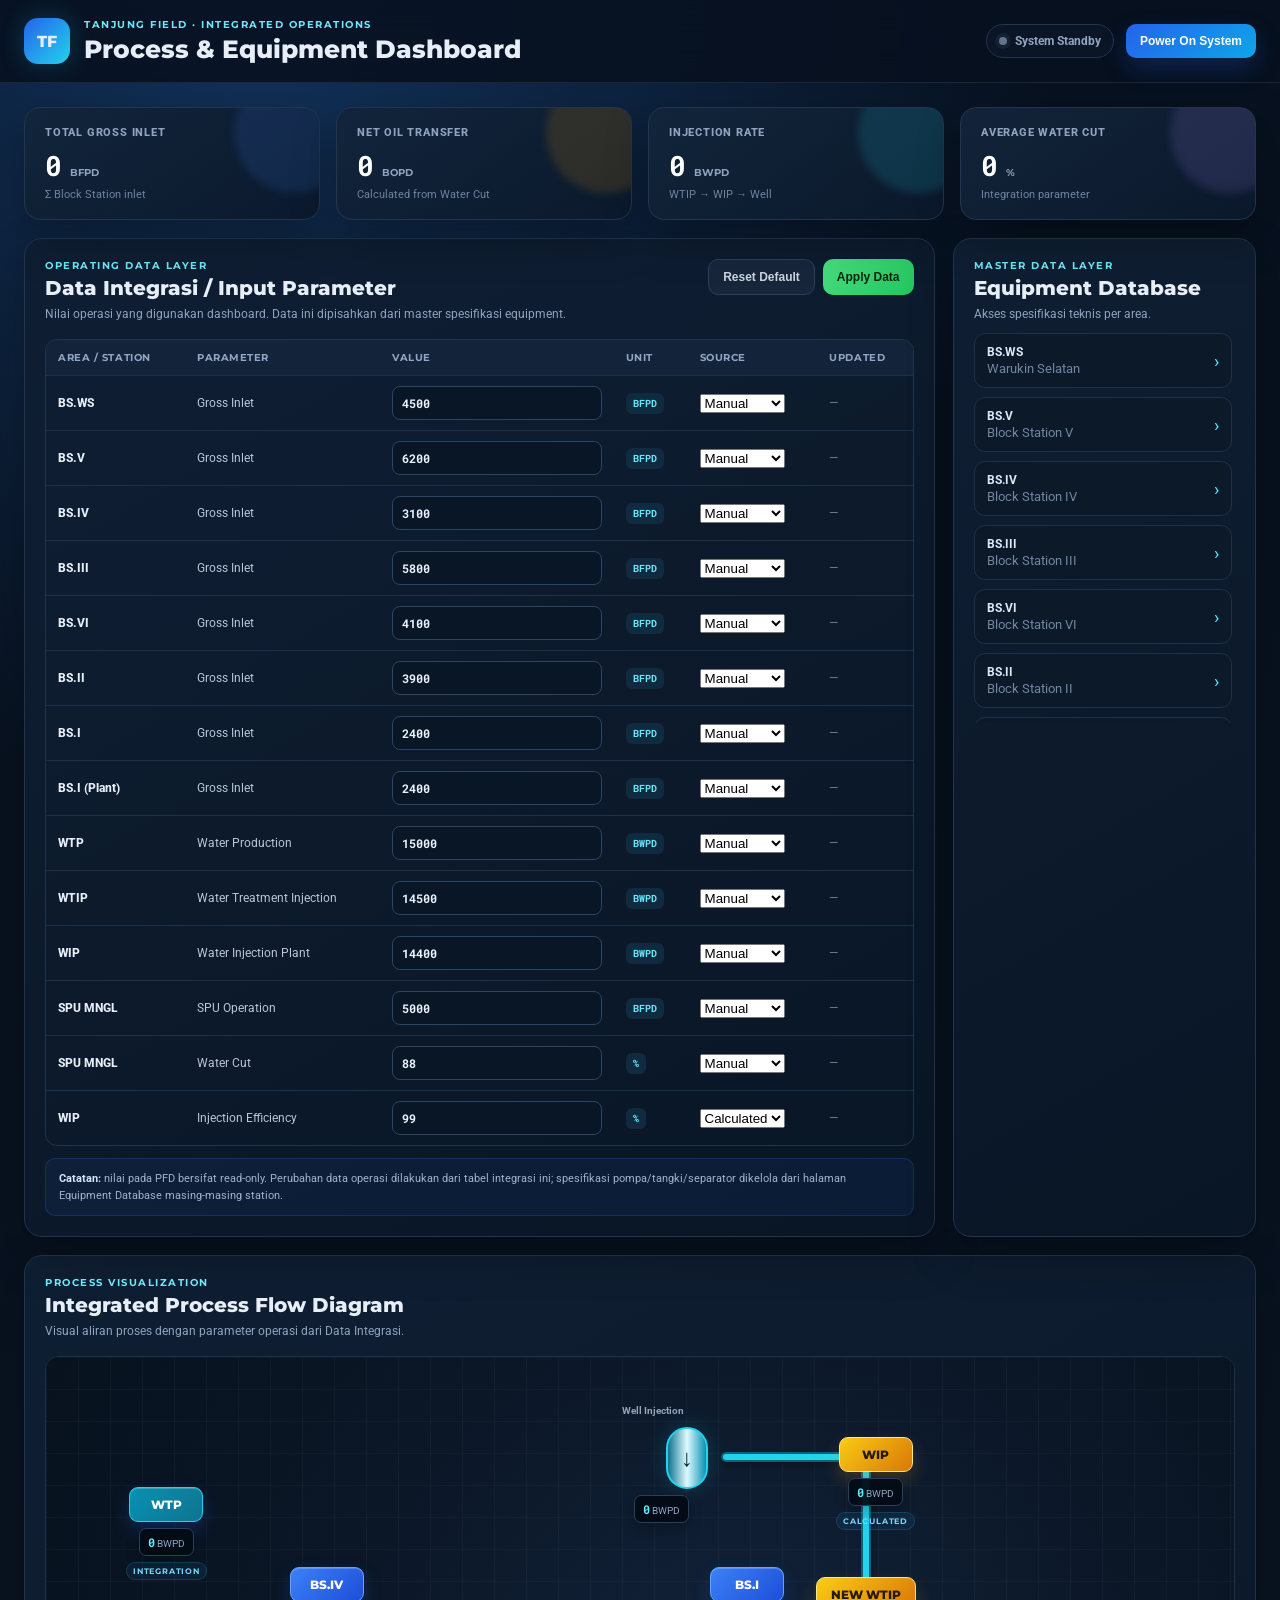
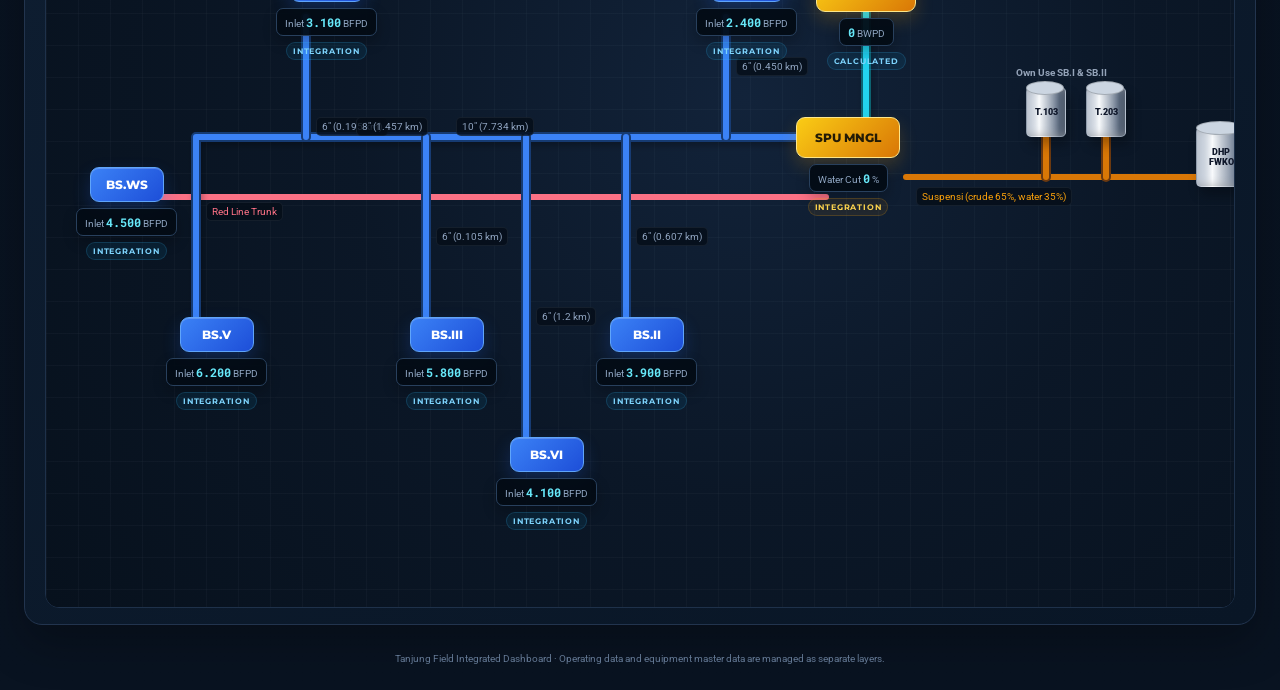
==== index.html @ 6857f107 "Add files via upload" ====
<!DOCTYPE html>
<html lang="id">
<head>
  <meta charset="UTF-8">
  <meta name="viewport" content="width=device-width, initial-scale=1.0">
  <title>Integrated PFD Tanjung Field</title>
  <link href="https://fonts.googleapis.com/css2?family=Montserrat:wght@600;700;800&family=Roboto+Mono:wght@500;700&family=Roboto:wght@400;500;700&display=swap" rel="stylesheet">
  <link rel="stylesheet" href="style.css">
</head>
<body>
  <header class="app-header">
    <div class="brand-block">
      <div class="brand-mark">TF</div>
      <div>
        <div class="eyebrow">TANJUNG FIELD · INTEGRATED OPERATIONS</div>
        <h1>Process & Equipment Dashboard</h1>
      </div>
    </div>
    <div class="header-actions">
      <div class="system-pill"><span class="status-dot"></span><span id="systemStatusText">System Standby</span></div>
      <button id="toggleBtn" class="btn btn-primary">Power On System</button>
    </div>
  </header>

  <main class="dashboard-shell">
    <section class="overview-grid">
      <article class="metric-card metric-blue">
        <div class="metric-label">Total Gross Inlet</div>
        <div class="metric-value"><span id="val-bfpd">0</span><small>BFPD</small></div>
        <div class="metric-foot">Σ Block Station inlet</div>
      </article>
      <article class="metric-card metric-amber">
        <div class="metric-label">Net Oil Transfer</div>
        <div class="metric-value"><span id="val-bopd">0</span><small>BOPD</small></div>
        <div class="metric-foot">Calculated from Water Cut</div>
      </article>
      <article class="metric-card metric-cyan">
        <div class="metric-label">Injection Rate</div>
        <div class="metric-value"><span id="val-inj">0</span><small>BWPD</small></div>
        <div class="metric-foot">WTIP → WIP → Well</div>
      </article>
      <article class="metric-card metric-violet">
        <div class="metric-label">Average Water Cut</div>
        <div class="metric-value"><span id="val-wc-top">0</span><small>%</small></div>
        <div class="metric-foot">Integration parameter</div>
      </article>
    </section>

    <section class="workspace-grid">
      <article class="panel integration-panel">
        <div class="panel-heading">
          <div>
            <div class="eyebrow">OPERATING DATA LAYER</div>
            <h2>Data Integrasi / Input Parameter</h2>
            <p>Nilai operasi yang digunakan dashboard. Data ini dipisahkan dari master spesifikasi equipment.</p>
          </div>
          <div class="panel-actions">
            <button id="resetIntegrationBtn" class="btn btn-secondary">Reset Default</button>
            <button id="applyIntegrationBtn" class="btn btn-success">Apply Data</button>
          </div>
        </div>

        <div class="integration-table-wrap">
          <table class="integration-table">
            <thead>
              <tr>
                <th>Area / Station</th>
                <th>Parameter</th>
                <th>Value</th>
                <th>Unit</th>
                <th>Source</th>
                <th>Updated</th>
              </tr>
            </thead>
            <tbody id="integrationRows"></tbody>
          </table>
        </div>
        <div class="integration-note"><strong>Catatan:</strong> nilai pada PFD bersifat read-only. Perubahan data operasi dilakukan dari tabel integrasi ini; spesifikasi pompa/tangki/separator dikelola dari halaman Equipment Database masing-masing station.</div>
      </article>

      <aside class="panel db-panel">
        <div class="panel-heading compact">
          <div>
            <div class="eyebrow">MASTER DATA LAYER</div>
            <h2>Equipment Database</h2>
            <p>Akses spesifikasi teknis per area.</p>
          </div>
        </div>
        <div id="equipmentLinks" class="equipment-link-list"></div>
      </aside>
    </section>

    <section class="panel pfd-section">
      <div class="panel-heading pfd-heading">
        <div>
          <div class="eyebrow">PROCESS VISUALIZATION</div>
          <h2>Integrated Process Flow Diagram</h2>
          <p>Visual aliran proses dengan parameter operasi dari Data Integrasi.</p>
        </div>
        <div class="legend"></div>
      </div>

      <div class="pfd-scroll">
        <div class="pfd-board">
          <svg class="pipe-network" width="1400" height="850" viewBox="0 0 1400 850" aria-label="Process flow network">
            <defs>
              <filter id="shadow"><feDropShadow dx="2" dy="4" stdDeviation="3" flood-opacity="0.25"/></filter>
            </defs>
            <polyline points="70,440 780,440" class="pipe-bg red" filter="url(#shadow)"/><polyline points="70,440 780,440" class="pipe-fg red"/><polyline points="70,440 780,440" class="pipe-flow red-flow"/>
            <polyline points="150,560 150,380 780,380" class="pipe-bg blue" filter="url(#shadow)"/><polyline points="150,560 150,380 780,380" class="pipe-fg blue"/><polyline points="150,560 150,380 780,380" class="pipe-flow blue-flow"/>
            <polyline points="260,260 260,380" class="pipe-bg blue"/><polyline points="260,260 260,380" class="pipe-fg blue"/><polyline points="260,260 260,380" class="pipe-flow blue-flow"/>
            <polyline points="380,560 380,380" class="pipe-bg blue"/><polyline points="380,560 380,380" class="pipe-fg blue"/><polyline points="380,560 380,380" class="pipe-flow blue-flow"/>
            <polyline points="480,680 480,380" class="pipe-bg blue"/><polyline points="480,680 480,380" class="pipe-fg blue"/><polyline points="480,680 480,380" class="pipe-flow blue-flow"/>
            <polyline points="580,560 580,380" class="pipe-bg blue"/><polyline points="580,560 580,380" class="pipe-fg blue"/><polyline points="580,560 580,380" class="pipe-flow blue-flow"/>
            <polyline points="680,260 680,380" class="pipe-bg blue"/><polyline points="680,260 680,380" class="pipe-fg blue"/><polyline points="680,260 680,380" class="pipe-flow blue-flow"/>
            <polyline points="820,380 820,240 820,100 680,100" class="pipe-bg cyan" filter="url(#shadow)"/><polyline points="820,380 820,240 820,100 680,100" class="pipe-fg cyan"/><polyline points="820,380 820,240 820,100 680,100" class="pipe-flow cyan-flow"/>
            <polyline points="860,420 1280,420" class="pipe-bg brown" filter="url(#shadow)"/><polyline points="860,420 1280,420" class="pipe-fg brown"/><polyline points="860,420 1280,420" class="pipe-flow brown-flow"/>
            <polyline points="1000,420 1000,380" class="pipe-bg brown"/><polyline points="1000,420 1000,380" class="pipe-fg brown"/>
            <polyline points="1060,420 1060,380" class="pipe-bg brown"/><polyline points="1060,420 1060,380" class="pipe-fg brown"/>
          </svg>

          <div class="pipe-label" style="top:445px;left:160px;color:#fb7185">Red Line Trunk</div>
          <div class="pipe-label" style="top:360px;left:270px">6&quot; (0.195 km)</div><div class="pipe-label" style="top:360px;left:310px">8&quot; (1.457 km)</div><div class="pipe-label" style="top:360px;left:410px">10&quot; (7.734 km)</div>
          <div class="pipe-label" style="top:470px;left:390px">6&quot; (0.105 km)</div><div class="pipe-label" style="top:550px;left:490px">6&quot; (1.2 km)</div><div class="pipe-label" style="top:470px;left:590px">6&quot; (0.607 km)</div><div class="pipe-label" style="top:300px;left:690px">6&quot; (0.450 km)</div>

          <div class="plant-group" style="top:130px;left:80px"><a class="station-3d cyan-theme" href="detail_wtp.html" target="_blank">WTP</a><div class="plant-meter"><span id="v-wtp">0</span> BWPD</div><div class="data-tag">INTEGRATION</div></div>
          <div class="plant-group" style="top:410px;left:30px"><a class="station-3d" href="detail_bs_ws.html" target="_blank">BS.WS</a><div class="plant-meter">Inlet <span id="v-ws-input">0</span> BFPD</div><div class="data-tag">INTEGRATION</div></div>
          <div class="plant-group" style="top:560px;left:120px"><a class="station-3d" href="detail_bs_v.html" target="_blank">BS.V</a><div class="plant-meter">Inlet <span id="v-v-input">0</span> BFPD</div><div class="data-tag">INTEGRATION</div></div>
          <div class="plant-group" style="top:210px;left:230px"><a class="station-3d" href="detail_bs_iv.html" target="_blank">BS.IV</a><div class="plant-meter">Inlet <span id="v-iv-input">0</span> BFPD</div><div class="data-tag">INTEGRATION</div></div>
          <div class="plant-group" style="top:560px;left:350px"><a class="station-3d" href="detail_bs_iii.html" target="_blank">BS.III</a><div class="plant-meter">Inlet <span id="v-iii-input">0</span> BFPD</div><div class="data-tag">INTEGRATION</div></div>
          <div class="plant-group" style="top:680px;left:450px"><a class="station-3d" href="detail_bs_vi.html" target="_blank">BS.VI</a><div class="plant-meter">Inlet <span id="v-vi-input">0</span> BFPD</div><div class="data-tag">INTEGRATION</div></div>
          <div class="plant-group" style="top:560px;left:550px"><a class="station-3d" href="detail_bs_ii.html" target="_blank">BS.II</a><div class="plant-meter">Inlet <span id="v-ii-input">0</span> BFPD</div><div class="data-tag">INTEGRATION</div></div>
          <div class="plant-group" style="top:210px;left:650px"><a class="station-3d" href="detail_bs_i.html" target="_blank">BS.I</a><div class="plant-meter">Inlet <span id="v-i-input">0</span> BFPD</div><div class="data-tag">INTEGRATION</div></div>

          <div class="plant-group" style="top:360px;left:750px"><a class="station-3d yellow-theme large-station" href="detail_spu.html" target="_blank">SPU MNGL</a><div class="plant-meter">Water Cut <span id="v-wc">0</span> %</div><div class="data-tag amber-tag">INTEGRATION</div></div>
          <div class="plant-group" style="top:220px;left:770px"><a class="station-3d yellow-theme" href="detail_wtip.html" target="_blank">NEW WTIP</a><div class="plant-meter"><span id="v-wtip">0</span> BWPD</div><div class="data-tag">CALCULATED</div></div>
          <div class="plant-group" style="top:80px;left:790px"><a class="station-3d yellow-theme" href="detail_wip.html" target="_blank">WIP</a><div class="plant-meter"><span id="v-wip">0</span> BWPD</div><div class="data-tag">CALCULATED</div></div>

          <div class="injection-well" style="top:70px;left:620px"><span>↓</span></div><div class="well-label" style="top:48px;left:576px">Well Injection</div><div class="plant-meter static-meter" style="top:138px;left:588px"><span id="v-well-inj">0</span> BWPD</div>
          <div class="small-label" style="top:310px;left:970px">Own Use SB.I & SB.II</div>
          <div class="tank-3d tank-gray" style="top:330px;left:980px;width:40px;height:50px"><div class="lid"></div>T.103</div><div class="tank-3d tank-gray" style="top:330px;left:1040px;width:40px;height:50px"><div class="lid"></div>T.203</div>
          <div class="tank-3d tank-gray" style="top:370px;left:1150px;width:50px;height:60px"><div class="lid"></div>DHP<br>FWKO</div><div class="tank-3d tank-blue" style="top:370px;left:1250px;width:60px;height:60px"><div class="lid"></div>Tangki R<br>RU V</div>
          <div class="pipe-label" style="top:430px;left:870px;color:#f59e0b">Suspensi (crude 65%, water 35%)</div>
        </div>
      </div>
    </section>
  </main>

  <footer class="app-footer">Tanjung Field Integrated Dashboard · Operating data and equipment master data are managed as separate layers.</footer>
  <div id="toast" class="toast" role="status"></div>
  <script src="script.js"></script>
</body>
</html>
---- style.css ----
:root{--bg:#07111f;--panel:#0d1a2b;--panel2:#111f32;--line:#22344e;--text:#e7eef8;--muted:#8fa3bf;--blue:#3b82f6;--cyan:#22d3ee;--green:#22c55e;--amber:#f59e0b;--red:#fb7185;--violet:#a78bfa;--shadow:0 18px 45px rgba(0,0,0,.28)}
*{box-sizing:border-box}html{scroll-behavior:smooth}body{margin:0;background:radial-gradient(circle at 20% 0,#12325a 0,transparent 32%),linear-gradient(180deg,#07111f 0,#091321 100%);color:var(--text);font-family:Roboto,Arial,sans-serif;min-height:100vh}.app-header{position:sticky;top:0;z-index:50;display:flex;justify-content:space-between;align-items:center;gap:20px;padding:18px max(24px,calc((100vw - 1560px)/2));background:rgba(7,17,31,.88);backdrop-filter:blur(16px);border-bottom:1px solid rgba(148,163,184,.14)}.brand-block{display:flex;align-items:center;gap:14px}.brand-mark{width:46px;height:46px;border-radius:14px;display:grid;place-items:center;background:linear-gradient(135deg,#2563eb,#22d3ee);font:800 16px Montserrat;box-shadow:0 0 24px rgba(34,211,238,.22)}.eyebrow{font:700 10px Montserrat;letter-spacing:1.5px;color:#6ee7f9;text-transform:uppercase}.app-header h1{font:800 clamp(18px,2vw,25px) Montserrat;margin:3px 0 0}.header-actions{display:flex;align-items:center;gap:12px}.system-pill{display:flex;align-items:center;gap:8px;padding:9px 12px;border:1px solid var(--line);border-radius:999px;background:#0a1525;color:var(--muted);font-size:12px;font-weight:700}.status-dot{width:8px;height:8px;border-radius:50%;background:#64748b;box-shadow:0 0 0 4px rgba(100,116,139,.12)}.system-on .status-dot{background:#22c55e;box-shadow:0 0 0 4px rgba(34,197,94,.14),0 0 18px rgba(34,197,94,.6)}.btn{border:0;border-radius:10px;padding:10px 14px;font-weight:800;font-size:12px;cursor:pointer;transition:.2s;white-space:nowrap}.btn:hover{transform:translateY(-1px)}.btn-primary{color:white;background:linear-gradient(135deg,#2563eb,#0ea5e9);box-shadow:0 10px 24px rgba(37,99,235,.25)}.btn-success{color:#062611;background:linear-gradient(135deg,#4ade80,#22c55e)}.btn-secondary{color:#cbd5e1;background:#17263a;border:1px solid #2c405c}.dashboard-shell{max-width:1560px;margin:0 auto;padding:24px}.overview-grid{display:grid;grid-template-columns:repeat(4,1fr);gap:16px}.metric-card{position:relative;overflow:hidden;padding:18px 20px;border-radius:16px;background:linear-gradient(145deg,rgba(19,37,59,.96),rgba(11,25,43,.96));border:1px solid var(--line);box-shadow:var(--shadow)}.metric-card:after{content:"";position:absolute;right:-35px;top:-35px;width:120px;height:120px;border-radius:50%;filter:blur(4px);opacity:.14}.metric-blue:after{background:var(--blue)}.metric-amber:after{background:var(--amber)}.metric-cyan:after{background:var(--cyan)}.metric-violet:after{background:var(--violet)}.metric-label{font-size:11px;font-weight:800;letter-spacing:.8px;text-transform:uppercase;color:var(--muted)}.metric-value{display:flex;align-items:baseline;gap:8px;margin:8px 0 4px;font:700 28px 'Roboto Mono';color:#fff}.metric-value small{font:700 10px Montserrat;color:var(--muted)}.metric-foot{font-size:11px;color:#6f829d}.workspace-grid{display:grid;grid-template-columns:minmax(0,2.25fr) minmax(300px,.75fr);gap:18px;margin-top:18px}.panel{background:linear-gradient(150deg,rgba(15,31,51,.98),rgba(9,22,38,.98));border:1px solid var(--line);border-radius:18px;box-shadow:var(--shadow)}.integration-panel,.db-panel,.pfd-section{padding:20px}.panel-heading{display:flex;justify-content:space-between;align-items:flex-start;gap:18px;margin-bottom:16px}.panel-heading h2{font:800 20px Montserrat;margin:4px 0 5px}.panel-heading p{margin:0;color:var(--muted);font-size:12px;line-height:1.5}.panel-heading.compact{margin-bottom:10px}.panel-actions{display:flex;gap:8px}.integration-table-wrap{overflow:auto;border:1px solid #21344e;border-radius:12px}.integration-table{width:100%;border-collapse:collapse;min-width:840px}.integration-table th{padding:11px 12px;background:#13243a;color:#91a6c4;text-align:left;font:700 10px Montserrat;letter-spacing:.55px;text-transform:uppercase}.integration-table td{padding:10px 12px;border-top:1px solid #1d3049;font-size:12px}.integration-table tr:hover td{background:rgba(59,130,246,.035)}.station-cell{font-weight:800}.param-cell{color:#b9c7d9}.value-input,.source-select{width:100%;min-width:105px;border:1px solid #2b4567;background:#091626;color:#eaf2ff;border-radius:8px;padding:8px 9px;font:700 12px 'Roboto Mono';outline:none}.source-select{font-family:Roboto,sans-serif;font-weight:600}.value-input:focus,.source-select:focus{border-color:#38bdf8;box-shadow:0 0 0 3px rgba(56,189,248,.1)}.unit-chip{display:inline-block;padding:4px 7px;border-radius:6px;background:#102a40;color:#67e8f9;font:700 10px 'Roboto Mono'}.updated-cell{font-size:10px;color:#70839e}.integration-note{margin-top:12px;padding:11px 13px;border-radius:10px;background:rgba(37,99,235,.08);border:1px solid rgba(59,130,246,.2);color:#9fb3ce;font-size:11px;line-height:1.55}.integration-note strong{color:#d6e5fa}.equipment-link-list{display:flex;flex-direction:column;gap:9px;max-height:390px;overflow:auto;padding-right:3px}.equipment-link{display:flex;align-items:center;justify-content:space-between;gap:10px;text-decoration:none;padding:11px 12px;border-radius:11px;background:#0b1929;border:1px solid #1d314a;color:#dce8f8;transition:.2s}.equipment-link:hover{border-color:#38bdf8;background:#10233a;transform:translateX(2px)}.equipment-link b{display:block;font-size:12px}.equipment-link small{display:block;color:#7186a3;margin-top:2px}.equipment-link .arrow{color:#67e8f9;font-size:18px}.pfd-section{margin-top:18px;padding-bottom:16px}.pfd-heading{align-items:center}.legend{display:flex;flex-wrap:wrap;gap:10px 15px;color:#91a6c4;font-size:10px}.legend span{display:flex;align-items:center;gap:6px}.legend-dot{width:8px;height:8px;border-radius:50%;display:inline-block}.legend-dot.red{background:#fb7185}.legend-dot.blue{background:#3b82f6}.legend-dot.cyan{background:#22d3ee}.legend-dot.brown{background:#d97706}.pfd-scroll{overflow:auto;border-radius:14px;border:1px solid #1e314a;background:#07111d}.pfd-board{position:relative;width:1400px;height:850px;background:radial-gradient(circle at 50% 40%,#12233a 0,#0b1727 46%,#07111d 100%);overflow:hidden}.pfd-board:before{content:"";position:absolute;inset:0;background-image:linear-gradient(rgba(148,163,184,.045) 1px,transparent 1px),linear-gradient(90deg,rgba(148,163,184,.045) 1px,transparent 1px);background-size:32px 32px;pointer-events:none}.pipe-network{position:absolute;inset:0;z-index:1;pointer-events:none}.pipe-bg,.pipe-fg,.pipe-flow{fill:none;stroke-linecap:round;stroke-linejoin:round}.pipe-bg{stroke-width:10}.pipe-fg{stroke-width:6}.pipe-flow{stroke-width:3;opacity:0}.red.pipe-bg{stroke:#6f1d2b}.red.pipe-fg{stroke:#fb7185}.blue.pipe-bg{stroke:#173b72}.blue.pipe-fg{stroke:#3b82f6}.cyan.pipe-bg{stroke:#0d6271}.cyan.pipe-fg{stroke:#22d3ee}.brown.pipe-bg{stroke:#6b3910}.brown.pipe-fg{stroke:#d97706}.red-flow,.blue-flow,.cyan-flow,.brown-flow{stroke:#fff;stroke-dasharray:8 16}@keyframes flowAnim{from{stroke-dashoffset:48}to{stroke-dashoffset:0}}.system-active .pipe-flow{opacity:.95;animation:flowAnim 1.2s linear infinite}.plant-group{position:absolute;display:flex;flex-direction:column;align-items:center;gap:6px;z-index:10}.station-3d{display:flex;align-items:center;justify-content:center;min-width:74px;text-decoration:none;background:linear-gradient(135deg,#3b82f6,#1d4ed8);border:1px solid #60a5fa;color:#fff;border-radius:9px;padding:9px 14px;font:800 12px Montserrat;box-shadow:0 8px 18px rgba(37,99,235,.24),inset 0 1px 0 rgba(255,255,255,.2);transition:.2s}.station-3d:hover{transform:translateY(-3px);filter:brightness(1.12);box-shadow:0 12px 24px rgba(37,99,235,.35)}.cyan-theme{background:linear-gradient(135deg,#0891b2,#0e7490);border-color:#22d3ee}.yellow-theme{background:linear-gradient(135deg,#facc15,#d97706);border-color:#fde68a;color:#231b06;box-shadow:0 8px 18px rgba(245,158,11,.2)}.large-station{padding:12px 18px}.plant-meter,.static-meter{background:rgba(3,11,21,.94);border:1px solid #28405d;border-radius:7px;padding:5px 8px;color:#8ea4c0;font-size:10px;box-shadow:0 6px 14px rgba(0,0,0,.24)}.plant-meter span{font:700 12px 'Roboto Mono';color:#67e8f9}.data-tag{font:700 8px Montserrat;letter-spacing:.8px;color:#7dd3fc;background:rgba(14,165,233,.09);border:1px solid rgba(56,189,248,.18);border-radius:999px;padding:3px 6px}.amber-tag{color:#fcd34d;background:rgba(245,158,11,.08);border-color:rgba(245,158,11,.2)}.pipe-label{position:absolute;z-index:3;color:#8fa3bf;background:rgba(5,14,25,.82);border:1px solid rgba(148,163,184,.1);border-radius:5px;padding:3px 5px;font-size:10px}.small-label,.well-label{position:absolute;z-index:3;color:#94a3b8;font-size:10px;font-weight:700}.static-meter{position:absolute;z-index:8}.injection-well{position:absolute;z-index:6;width:42px;height:62px;border-radius:22px;display:grid;place-items:center;background:linear-gradient(90deg,#0e7490,#dffaff 50%,#0891b2);border:2px solid #22d3ee;box-shadow:0 0 22px rgba(34,211,238,.18)}.injection-well span{font-size:24px;color:#062b35;font-weight:900}.tank-3d{position:absolute;z-index:5;border-radius:5px;display:flex;align-items:center;justify-content:center;text-align:center;font-size:9px;font-weight:900;color:#0f172a;border:1px solid rgba(255,255,255,.28);box-shadow:inset -5px 0 10px rgba(0,0,0,.28),inset 5px 0 10px rgba(255,255,255,.5),4px 8px 12px rgba(0,0,0,.28)}.tank-3d .lid{position:absolute;top:-7px;left:-1px;width:100%;height:14px;border-radius:50%;border:1px solid rgba(0,0,0,.2)}.tank-gray{background:linear-gradient(90deg,#94a3b8,#f8fafc 32%,#64748b 85%)}.tank-gray .lid{background:#cbd5e1}.tank-blue{background:linear-gradient(90deg,#60a5fa,#dbeafe 32%,#2563eb 85%)}.tank-blue .lid{background:#93c5fd}.app-footer{max-width:1560px;margin:0 auto;padding:4px 24px 26px;color:#627792;font-size:10px;text-align:center}.toast{position:fixed;right:24px;bottom:24px;z-index:100;transform:translateY(20px);opacity:0;pointer-events:none;background:#0b1b2c;border:1px solid #2c4668;color:#dce9f9;padding:12px 16px;border-radius:12px;box-shadow:var(--shadow);font-size:12px;transition:.25s}.toast.show{transform:translateY(0);opacity:1}
@media(max-width:1100px){.overview-grid{grid-template-columns:repeat(2,1fr)}.workspace-grid{grid-template-columns:1fr}.equipment-link-list{max-height:none}.app-header{position:relative}.header-actions{flex-wrap:wrap;justify-content:flex-end}}@media(max-width:680px){.dashboard-shell{padding:14px}.app-header{padding:14px;align-items:flex-start}.brand-mark{display:none}.overview-grid{grid-template-columns:1fr}.header-actions{flex-direction:column;align-items:flex-end}.system-pill{display:none}.panel-heading{flex-direction:column}.panel-actions{width:100%}.panel-actions .btn{flex:1}.integration-panel,.db-panel,.pfd-section{padding:14px}.metric-value{font-size:25px}}
/* Efek animasi berkedip saat nilai parameter berubah secara dinamis */
@keyframes flashBlink {
  0%, 100% { opacity: 1; color: inherit; text-shadow: none; }
  25% { opacity: 0.3; color: #ef4444; text-shadow: 0 0 8px rgba(239, 68, 68, 0.8); }
  50% { opacity: 1; color: #38bdf8; text-shadow: 0 0 12px rgba(56, 189, 248, 1); transform: scale(1.08); }
  75% { opacity: 0.4; color: #f59e0b; text-shadow: 0 0 8px rgba(245, 158, 11, 0.8); }
}

.metric-value span, .plant-meter span {
  transition: transform 0.2s ease;
}

.value-changed {
  animation: flashBlink 0.8s ease-in-out infinite alternate;
}
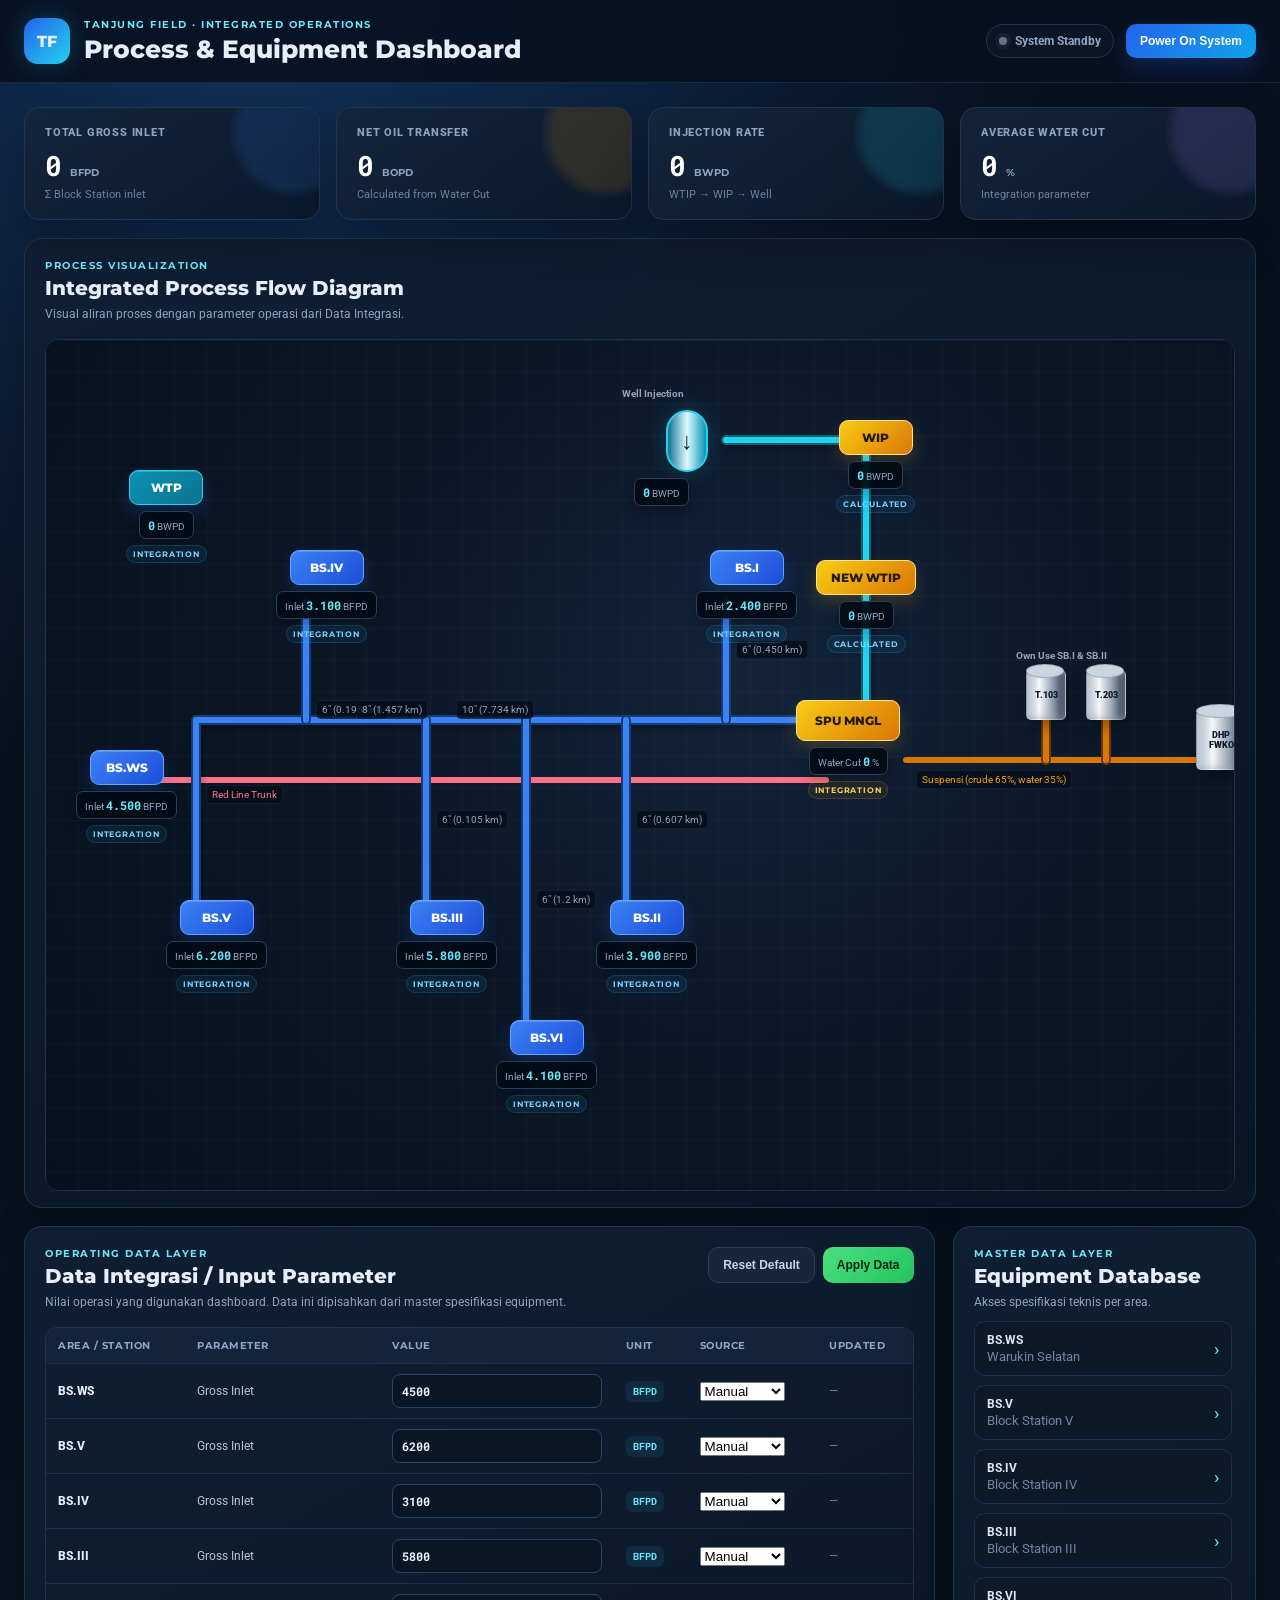
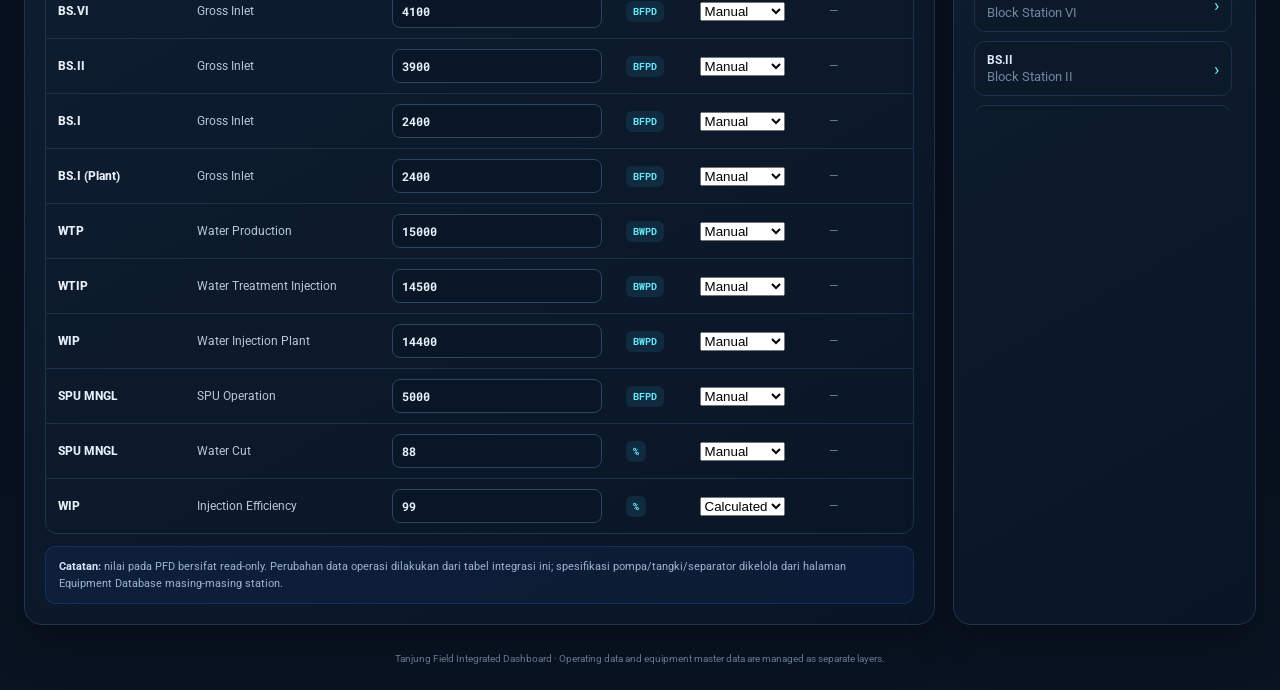
==== commit 1351a606: "Update index.html" ====
--- a/index.html
+++ b/index.html
@@ -46,50 +46,7 @@
       </article>
     </section>
 
-    <section class="workspace-grid">
-      <article class="panel integration-panel">
-        <div class="panel-heading">
-          <div>
-            <div class="eyebrow">OPERATING DATA LAYER</div>
-            <h2>Data Integrasi / Input Parameter</h2>
-            <p>Nilai operasi yang digunakan dashboard. Data ini dipisahkan dari master spesifikasi equipment.</p>
-          </div>
-          <div class="panel-actions">
-            <button id="resetIntegrationBtn" class="btn btn-secondary">Reset Default</button>
-            <button id="applyIntegrationBtn" class="btn btn-success">Apply Data</button>
-          </div>
-        </div>
-
-        <div class="integration-table-wrap">
-          <table class="integration-table">
-            <thead>
-              <tr>
-                <th>Area / Station</th>
-                <th>Parameter</th>
-                <th>Value</th>
-                <th>Unit</th>
-                <th>Source</th>
-                <th>Updated</th>
-              </tr>
-            </thead>
-            <tbody id="integrationRows"></tbody>
-          </table>
-        </div>
-        <div class="integration-note"><strong>Catatan:</strong> nilai pada PFD bersifat read-only. Perubahan data operasi dilakukan dari tabel integrasi ini; spesifikasi pompa/tangki/separator dikelola dari halaman Equipment Database masing-masing station.</div>
-      </article>
-
-      <aside class="panel db-panel">
-        <div class="panel-heading compact">
-          <div>
-            <div class="eyebrow">MASTER DATA LAYER</div>
-            <h2>Equipment Database</h2>
-            <p>Akses spesifikasi teknis per area.</p>
-          </div>
-        </div>
-        <div id="equipmentLinks" class="equipment-link-list"></div>
-      </aside>
-    </section>
-
+    <!-- PFD DI PINDAH KE ATAS -->
     <section class="panel pfd-section">
       <div class="panel-heading pfd-heading">
         <div>
@@ -144,10 +101,55 @@
         </div>
       </div>
     </section>
+
+    <!-- DATA INTEGRASI & EQUIPMENT DATABASE DI BAWAH -->
+    <section class="workspace-grid">
+      <article class="panel integration-panel">
+        <div class="panel-heading">
+          <div>
+            <div class="eyebrow">OPERATING DATA LAYER</div>
+            <h2>Data Integrasi / Input Parameter</h2>
+            <p>Nilai operasi yang digunakan dashboard. Data ini dipisahkan dari master spesifikasi equipment.</p>
+          </div>
+          <div class="panel-actions">
+            <button id="resetIntegrationBtn" class="btn btn-secondary">Reset Default</button>
+            <button id="applyIntegrationBtn" class="btn btn-success">Apply Data</button>
+          </div>
+        </div>
+
+        <div class="integration-table-wrap">
+          <table class="integration-table">
+            <thead>
+              <tr>
+                <th>Area / Station</th>
+                <th>Parameter</th>
+                <th>Value</th>
+                <th>Unit</th>
+                <th>Source</th>
+                <th>Updated</th>
+              </tr>
+            </thead>
+            <tbody id="integrationRows"></tbody>
+          </table>
+        </div>
+        <div class="integration-note"><strong>Catatan:</strong> nilai pada PFD bersifat read-only. Perubahan data operasi dilakukan dari tabel integrasi ini; spesifikasi pompa/tangki/separator dikelola dari halaman Equipment Database masing-masing station.</div>
+      </article>
+
+      <aside class="panel db-panel">
+        <div class="panel-heading compact">
+          <div>
+            <div class="eyebrow">MASTER DATA LAYER</div>
+            <h2>Equipment Database</h2>
+            <p>Akses spesifikasi teknis per area.</p>
+          </div>
+        </div>
+        <div id="equipmentLinks" class="equipment-link-list"></div>
+      </aside>
+    </section>
   </main>
 
   <footer class="app-footer">Tanjung Field Integrated Dashboard · Operating data and equipment master data are managed as separate layers.</footer>
   <div id="toast" class="toast" role="status"></div>
   <script src="script.js"></script>
 </body>
-</html>+</html>
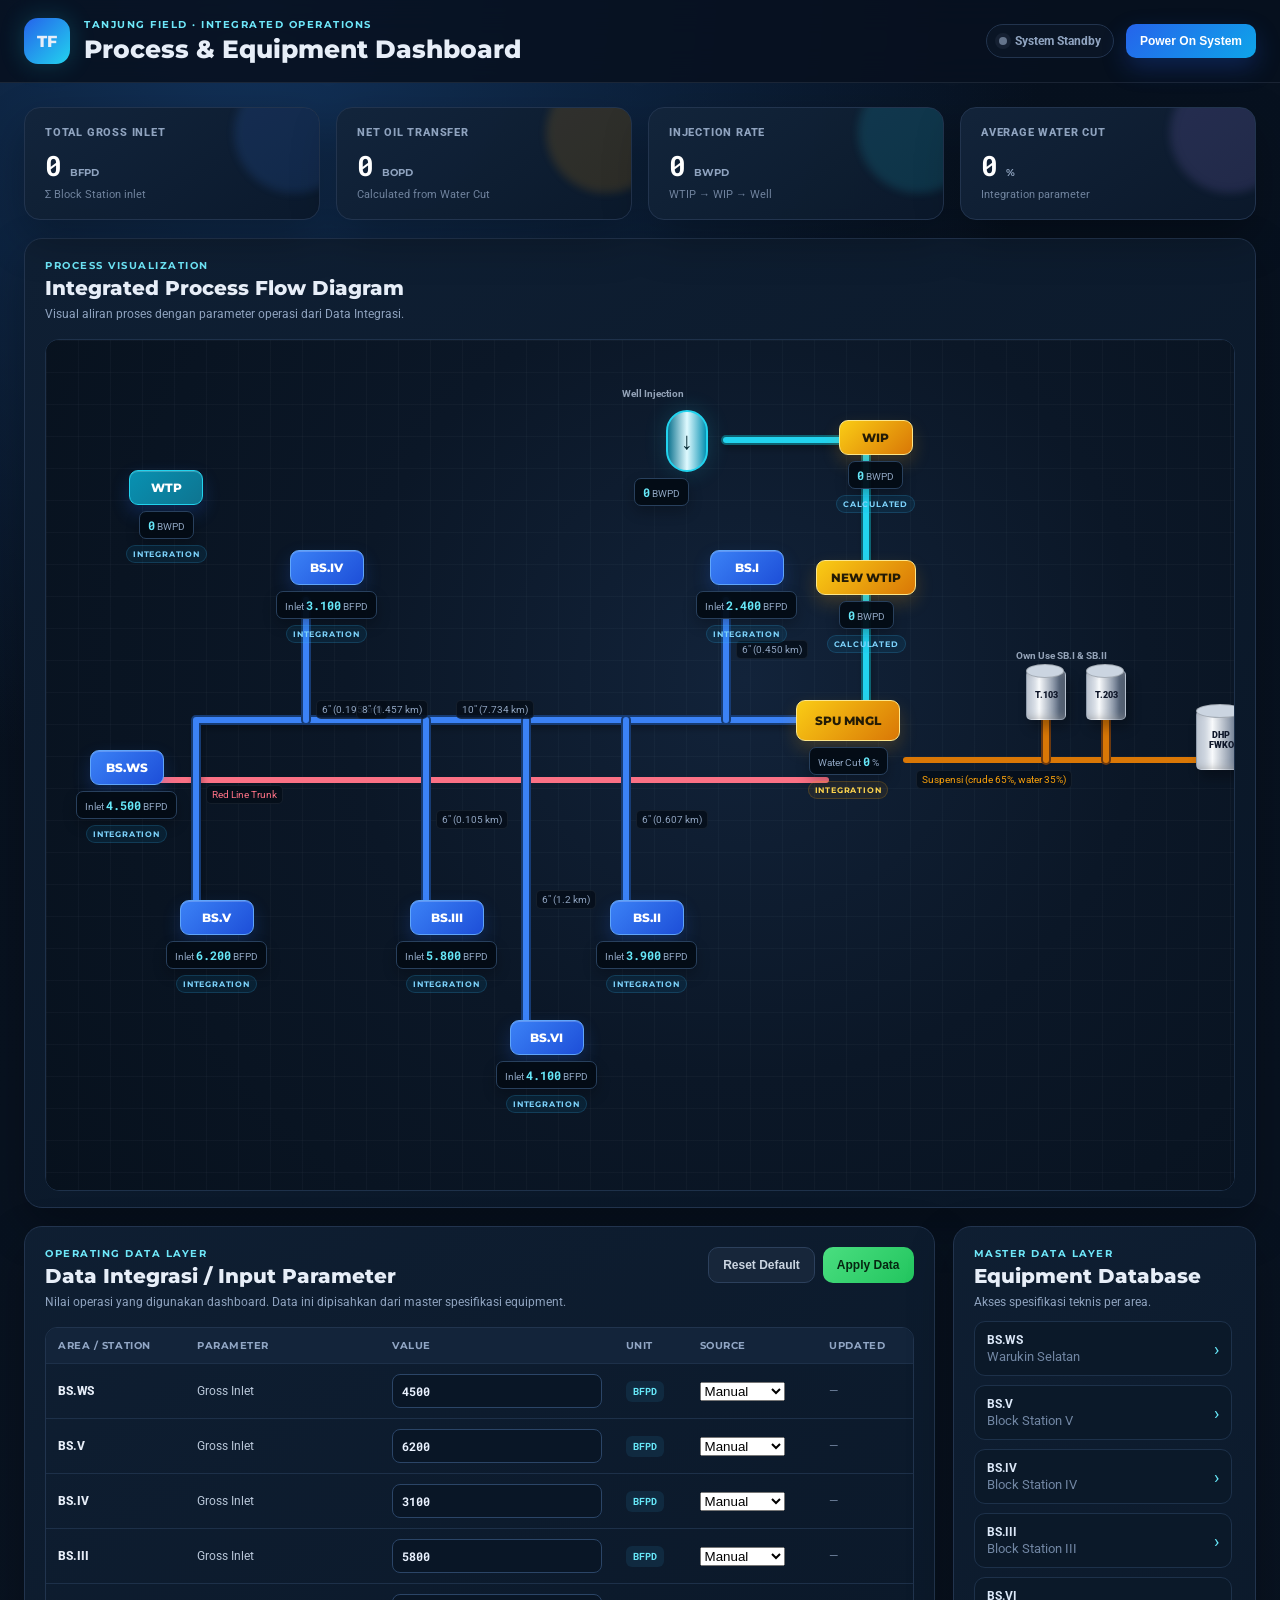
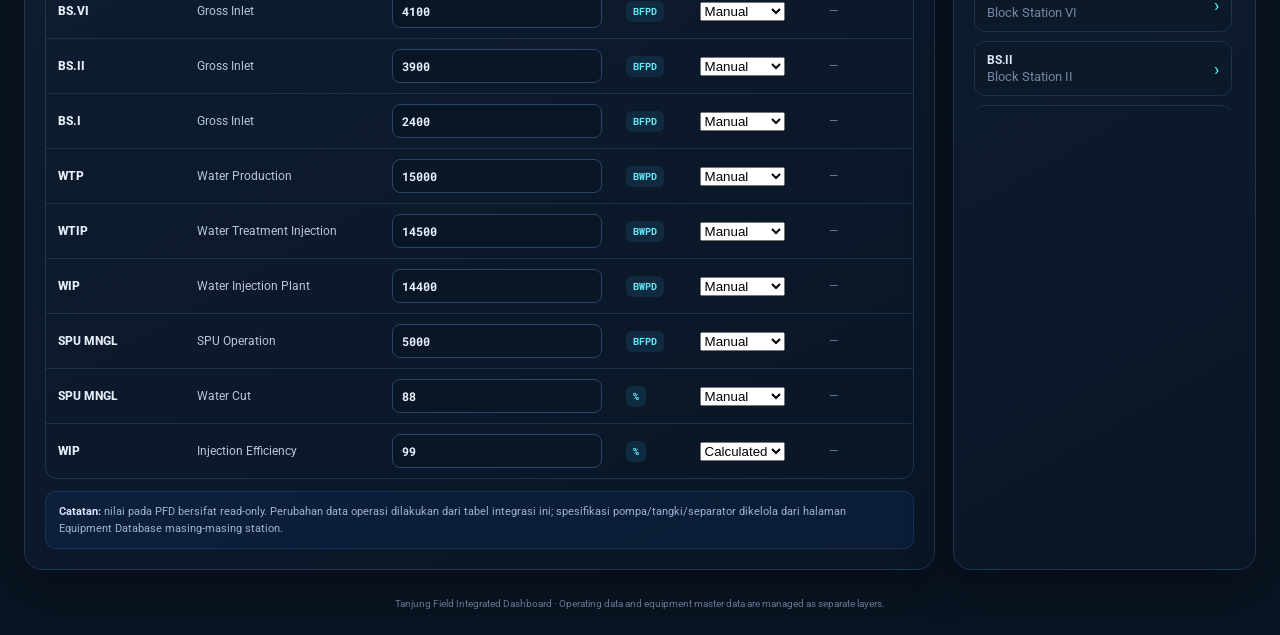
==== commit b720d8f6: "Add files via upload" ====
--- a/index.html
+++ b/index.html
@@ -152,4 +152,4 @@
   <div id="toast" class="toast" role="status"></div>
   <script src="script.js"></script>
 </body>
-</html>
+</html>
--- a/style.css
+++ b/style.css
@@ -1,6 +1,64 @@
 :root{--bg:#07111f;--panel:#0d1a2b;--panel2:#111f32;--line:#22344e;--text:#e7eef8;--muted:#8fa3bf;--blue:#3b82f6;--cyan:#22d3ee;--green:#22c55e;--amber:#f59e0b;--red:#fb7185;--violet:#a78bfa;--shadow:0 18px 45px rgba(0,0,0,.28)}
 *{box-sizing:border-box}html{scroll-behavior:smooth}body{margin:0;background:radial-gradient(circle at 20% 0,#12325a 0,transparent 32%),linear-gradient(180deg,#07111f 0,#091321 100%);color:var(--text);font-family:Roboto,Arial,sans-serif;min-height:100vh}.app-header{position:sticky;top:0;z-index:50;display:flex;justify-content:space-between;align-items:center;gap:20px;padding:18px max(24px,calc((100vw - 1560px)/2));background:rgba(7,17,31,.88);backdrop-filter:blur(16px);border-bottom:1px solid rgba(148,163,184,.14)}.brand-block{display:flex;align-items:center;gap:14px}.brand-mark{width:46px;height:46px;border-radius:14px;display:grid;place-items:center;background:linear-gradient(135deg,#2563eb,#22d3ee);font:800 16px Montserrat;box-shadow:0 0 24px rgba(34,211,238,.22)}.eyebrow{font:700 10px Montserrat;letter-spacing:1.5px;color:#6ee7f9;text-transform:uppercase}.app-header h1{font:800 clamp(18px,2vw,25px) Montserrat;margin:3px 0 0}.header-actions{display:flex;align-items:center;gap:12px}.system-pill{display:flex;align-items:center;gap:8px;padding:9px 12px;border:1px solid var(--line);border-radius:999px;background:#0a1525;color:var(--muted);font-size:12px;font-weight:700}.status-dot{width:8px;height:8px;border-radius:50%;background:#64748b;box-shadow:0 0 0 4px rgba(100,116,139,.12)}.system-on .status-dot{background:#22c55e;box-shadow:0 0 0 4px rgba(34,197,94,.14),0 0 18px rgba(34,197,94,.6)}.btn{border:0;border-radius:10px;padding:10px 14px;font-weight:800;font-size:12px;cursor:pointer;transition:.2s;white-space:nowrap}.btn:hover{transform:translateY(-1px)}.btn-primary{color:white;background:linear-gradient(135deg,#2563eb,#0ea5e9);box-shadow:0 10px 24px rgba(37,99,235,.25)}.btn-success{color:#062611;background:linear-gradient(135deg,#4ade80,#22c55e)}.btn-secondary{color:#cbd5e1;background:#17263a;border:1px solid #2c405c}.dashboard-shell{max-width:1560px;margin:0 auto;padding:24px}.overview-grid{display:grid;grid-template-columns:repeat(4,1fr);gap:16px}.metric-card{position:relative;overflow:hidden;padding:18px 20px;border-radius:16px;background:linear-gradient(145deg,rgba(19,37,59,.96),rgba(11,25,43,.96));border:1px solid var(--line);box-shadow:var(--shadow)}.metric-card:after{content:"";position:absolute;right:-35px;top:-35px;width:120px;height:120px;border-radius:50%;filter:blur(4px);opacity:.14}.metric-blue:after{background:var(--blue)}.metric-amber:after{background:var(--amber)}.metric-cyan:after{background:var(--cyan)}.metric-violet:after{background:var(--violet)}.metric-label{font-size:11px;font-weight:800;letter-spacing:.8px;text-transform:uppercase;color:var(--muted)}.metric-value{display:flex;align-items:baseline;gap:8px;margin:8px 0 4px;font:700 28px 'Roboto Mono';color:#fff}.metric-value small{font:700 10px Montserrat;color:var(--muted)}.metric-foot{font-size:11px;color:#6f829d}.workspace-grid{display:grid;grid-template-columns:minmax(0,2.25fr) minmax(300px,.75fr);gap:18px;margin-top:18px}.panel{background:linear-gradient(150deg,rgba(15,31,51,.98),rgba(9,22,38,.98));border:1px solid var(--line);border-radius:18px;box-shadow:var(--shadow)}.integration-panel,.db-panel,.pfd-section{padding:20px}.panel-heading{display:flex;justify-content:space-between;align-items:flex-start;gap:18px;margin-bottom:16px}.panel-heading h2{font:800 20px Montserrat;margin:4px 0 5px}.panel-heading p{margin:0;color:var(--muted);font-size:12px;line-height:1.5}.panel-heading.compact{margin-bottom:10px}.panel-actions{display:flex;gap:8px}.integration-table-wrap{overflow:auto;border:1px solid #21344e;border-radius:12px}.integration-table{width:100%;border-collapse:collapse;min-width:840px}.integration-table th{padding:11px 12px;background:#13243a;color:#91a6c4;text-align:left;font:700 10px Montserrat;letter-spacing:.55px;text-transform:uppercase}.integration-table td{padding:10px 12px;border-top:1px solid #1d3049;font-size:12px}.integration-table tr:hover td{background:rgba(59,130,246,.035)}.station-cell{font-weight:800}.param-cell{color:#b9c7d9}.value-input,.source-select{width:100%;min-width:105px;border:1px solid #2b4567;background:#091626;color:#eaf2ff;border-radius:8px;padding:8px 9px;font:700 12px 'Roboto Mono';outline:none}.source-select{font-family:Roboto,sans-serif;font-weight:600}.value-input:focus,.source-select:focus{border-color:#38bdf8;box-shadow:0 0 0 3px rgba(56,189,248,.1)}.unit-chip{display:inline-block;padding:4px 7px;border-radius:6px;background:#102a40;color:#67e8f9;font:700 10px 'Roboto Mono'}.updated-cell{font-size:10px;color:#70839e}.integration-note{margin-top:12px;padding:11px 13px;border-radius:10px;background:rgba(37,99,235,.08);border:1px solid rgba(59,130,246,.2);color:#9fb3ce;font-size:11px;line-height:1.55}.integration-note strong{color:#d6e5fa}.equipment-link-list{display:flex;flex-direction:column;gap:9px;max-height:390px;overflow:auto;padding-right:3px}.equipment-link{display:flex;align-items:center;justify-content:space-between;gap:10px;text-decoration:none;padding:11px 12px;border-radius:11px;background:#0b1929;border:1px solid #1d314a;color:#dce8f8;transition:.2s}.equipment-link:hover{border-color:#38bdf8;background:#10233a;transform:translateX(2px)}.equipment-link b{display:block;font-size:12px}.equipment-link small{display:block;color:#7186a3;margin-top:2px}.equipment-link .arrow{color:#67e8f9;font-size:18px}.pfd-section{margin-top:18px;padding-bottom:16px}.pfd-heading{align-items:center}.legend{display:flex;flex-wrap:wrap;gap:10px 15px;color:#91a6c4;font-size:10px}.legend span{display:flex;align-items:center;gap:6px}.legend-dot{width:8px;height:8px;border-radius:50%;display:inline-block}.legend-dot.red{background:#fb7185}.legend-dot.blue{background:#3b82f6}.legend-dot.cyan{background:#22d3ee}.legend-dot.brown{background:#d97706}.pfd-scroll{overflow:auto;border-radius:14px;border:1px solid #1e314a;background:#07111d}.pfd-board{position:relative;width:1400px;height:850px;background:radial-gradient(circle at 50% 40%,#12233a 0,#0b1727 46%,#07111d 100%);overflow:hidden}.pfd-board:before{content:"";position:absolute;inset:0;background-image:linear-gradient(rgba(148,163,184,.045) 1px,transparent 1px),linear-gradient(90deg,rgba(148,163,184,.045) 1px,transparent 1px);background-size:32px 32px;pointer-events:none}.pipe-network{position:absolute;inset:0;z-index:1;pointer-events:none}.pipe-bg,.pipe-fg,.pipe-flow{fill:none;stroke-linecap:round;stroke-linejoin:round}.pipe-bg{stroke-width:10}.pipe-fg{stroke-width:6}.pipe-flow{stroke-width:3;opacity:0}.red.pipe-bg{stroke:#6f1d2b}.red.pipe-fg{stroke:#fb7185}.blue.pipe-bg{stroke:#173b72}.blue.pipe-fg{stroke:#3b82f6}.cyan.pipe-bg{stroke:#0d6271}.cyan.pipe-fg{stroke:#22d3ee}.brown.pipe-bg{stroke:#6b3910}.brown.pipe-fg{stroke:#d97706}.red-flow,.blue-flow,.cyan-flow,.brown-flow{stroke:#fff;stroke-dasharray:8 16}@keyframes flowAnim{from{stroke-dashoffset:48}to{stroke-dashoffset:0}}.system-active .pipe-flow{opacity:.95;animation:flowAnim 1.2s linear infinite}.plant-group{position:absolute;display:flex;flex-direction:column;align-items:center;gap:6px;z-index:10}.station-3d{display:flex;align-items:center;justify-content:center;min-width:74px;text-decoration:none;background:linear-gradient(135deg,#3b82f6,#1d4ed8);border:1px solid #60a5fa;color:#fff;border-radius:9px;padding:9px 14px;font:800 12px Montserrat;box-shadow:0 8px 18px rgba(37,99,235,.24),inset 0 1px 0 rgba(255,255,255,.2);transition:.2s}.station-3d:hover{transform:translateY(-3px);filter:brightness(1.12);box-shadow:0 12px 24px rgba(37,99,235,.35)}.cyan-theme{background:linear-gradient(135deg,#0891b2,#0e7490);border-color:#22d3ee}.yellow-theme{background:linear-gradient(135deg,#facc15,#d97706);border-color:#fde68a;color:#231b06;box-shadow:0 8px 18px rgba(245,158,11,.2)}.large-station{padding:12px 18px}.plant-meter,.static-meter{background:rgba(3,11,21,.94);border:1px solid #28405d;border-radius:7px;padding:5px 8px;color:#8ea4c0;font-size:10px;box-shadow:0 6px 14px rgba(0,0,0,.24)}.plant-meter span{font:700 12px 'Roboto Mono';color:#67e8f9}.data-tag{font:700 8px Montserrat;letter-spacing:.8px;color:#7dd3fc;background:rgba(14,165,233,.09);border:1px solid rgba(56,189,248,.18);border-radius:999px;padding:3px 6px}.amber-tag{color:#fcd34d;background:rgba(245,158,11,.08);border-color:rgba(245,158,11,.2)}.pipe-label{position:absolute;z-index:3;color:#8fa3bf;background:rgba(5,14,25,.82);border:1px solid rgba(148,163,184,.1);border-radius:5px;padding:3px 5px;font-size:10px}.small-label,.well-label{position:absolute;z-index:3;color:#94a3b8;font-size:10px;font-weight:700}.static-meter{position:absolute;z-index:8}.injection-well{position:absolute;z-index:6;width:42px;height:62px;border-radius:22px;display:grid;place-items:center;background:linear-gradient(90deg,#0e7490,#dffaff 50%,#0891b2);border:2px solid #22d3ee;box-shadow:0 0 22px rgba(34,211,238,.18)}.injection-well span{font-size:24px;color:#062b35;font-weight:900}.tank-3d{position:absolute;z-index:5;border-radius:5px;display:flex;align-items:center;justify-content:center;text-align:center;font-size:9px;font-weight:900;color:#0f172a;border:1px solid rgba(255,255,255,.28);box-shadow:inset -5px 0 10px rgba(0,0,0,.28),inset 5px 0 10px rgba(255,255,255,.5),4px 8px 12px rgba(0,0,0,.28)}.tank-3d .lid{position:absolute;top:-7px;left:-1px;width:100%;height:14px;border-radius:50%;border:1px solid rgba(0,0,0,.2)}.tank-gray{background:linear-gradient(90deg,#94a3b8,#f8fafc 32%,#64748b 85%)}.tank-gray .lid{background:#cbd5e1}.tank-blue{background:linear-gradient(90deg,#60a5fa,#dbeafe 32%,#2563eb 85%)}.tank-blue .lid{background:#93c5fd}.app-footer{max-width:1560px;margin:0 auto;padding:4px 24px 26px;color:#627792;font-size:10px;text-align:center}.toast{position:fixed;right:24px;bottom:24px;z-index:100;transform:translateY(20px);opacity:0;pointer-events:none;background:#0b1b2c;border:1px solid #2c4668;color:#dce9f9;padding:12px 16px;border-radius:12px;box-shadow:var(--shadow);font-size:12px;transition:.25s}.toast.show{transform:translateY(0);opacity:1}
-@media(max-width:1100px){.overview-grid{grid-template-columns:repeat(2,1fr)}.workspace-grid{grid-template-columns:1fr}.equipment-link-list{max-height:none}.app-header{position:relative}.header-actions{flex-wrap:wrap;justify-content:flex-end}}@media(max-width:680px){.dashboard-shell{padding:14px}.app-header{padding:14px;align-items:flex-start}.brand-mark{display:none}.overview-grid{grid-template-columns:1fr}.header-actions{flex-direction:column;align-items:flex-end}.system-pill{display:none}.panel-heading{flex-direction:column}.panel-actions{width:100%}.panel-actions .btn{flex:1}.integration-panel,.db-panel,.pfd-section{padding:14px}.metric-value{font-size:25px}}
+
+/* --- Pengaturan Responsif untuk Smartphone & Tablet --- */
+@media screen and (max-width: 1024px) {
+  .dashboard-shell {
+    padding: 10px;
+  }
+  
+  .overview-grid {
+    grid-template-columns: repeat(2, 1fr); /* Menjadi 2 kolom di layar tablet/laptop kecil */
+  }
+
+  .workspace-grid {
+    grid-template-columns: 1fr; /* Tabel integrasi dan database turun ke bawah (1 kolom) */
+  }
+
+  .app-header {
+    flex-direction: column;
+    align-items: flex-start;
+    gap: 12px;
+  }
+
+  .header-actions {
+    width: 100%;
+    justify-content: space-between;
+  }
+}
+
+@media screen and (max-width: 600px) {
+  .overview-grid {
+    grid-template-columns: 1fr; /* Kartu metrik atas menjadi 1 kolom penuh di HP */
+  }
+
+  .panel-heading {
+    flex-direction: column;
+    align-items: flex-start;
+    gap: 10px;
+  }
+
+  .panel-actions {
+    width: 100%;
+    display: flex;
+    gap: 8px;
+  }
+
+  .panel-actions button {
+    flex: 1;
+  }
+
+  /* Memperkecil padding tabel agar muat di layar HP */
+  .integration-table th, .integration-table td {
+    padding: 8px 6px;
+    font-size: 12px;
+  }
+
+  .value-input {
+    width: 70px;
+  }
+}
+
 /* Efek animasi berkedip saat nilai parameter berubah secara dinamis */
 @keyframes flashBlink {
   0%, 100% { opacity: 1; color: inherit; text-shadow: none; }
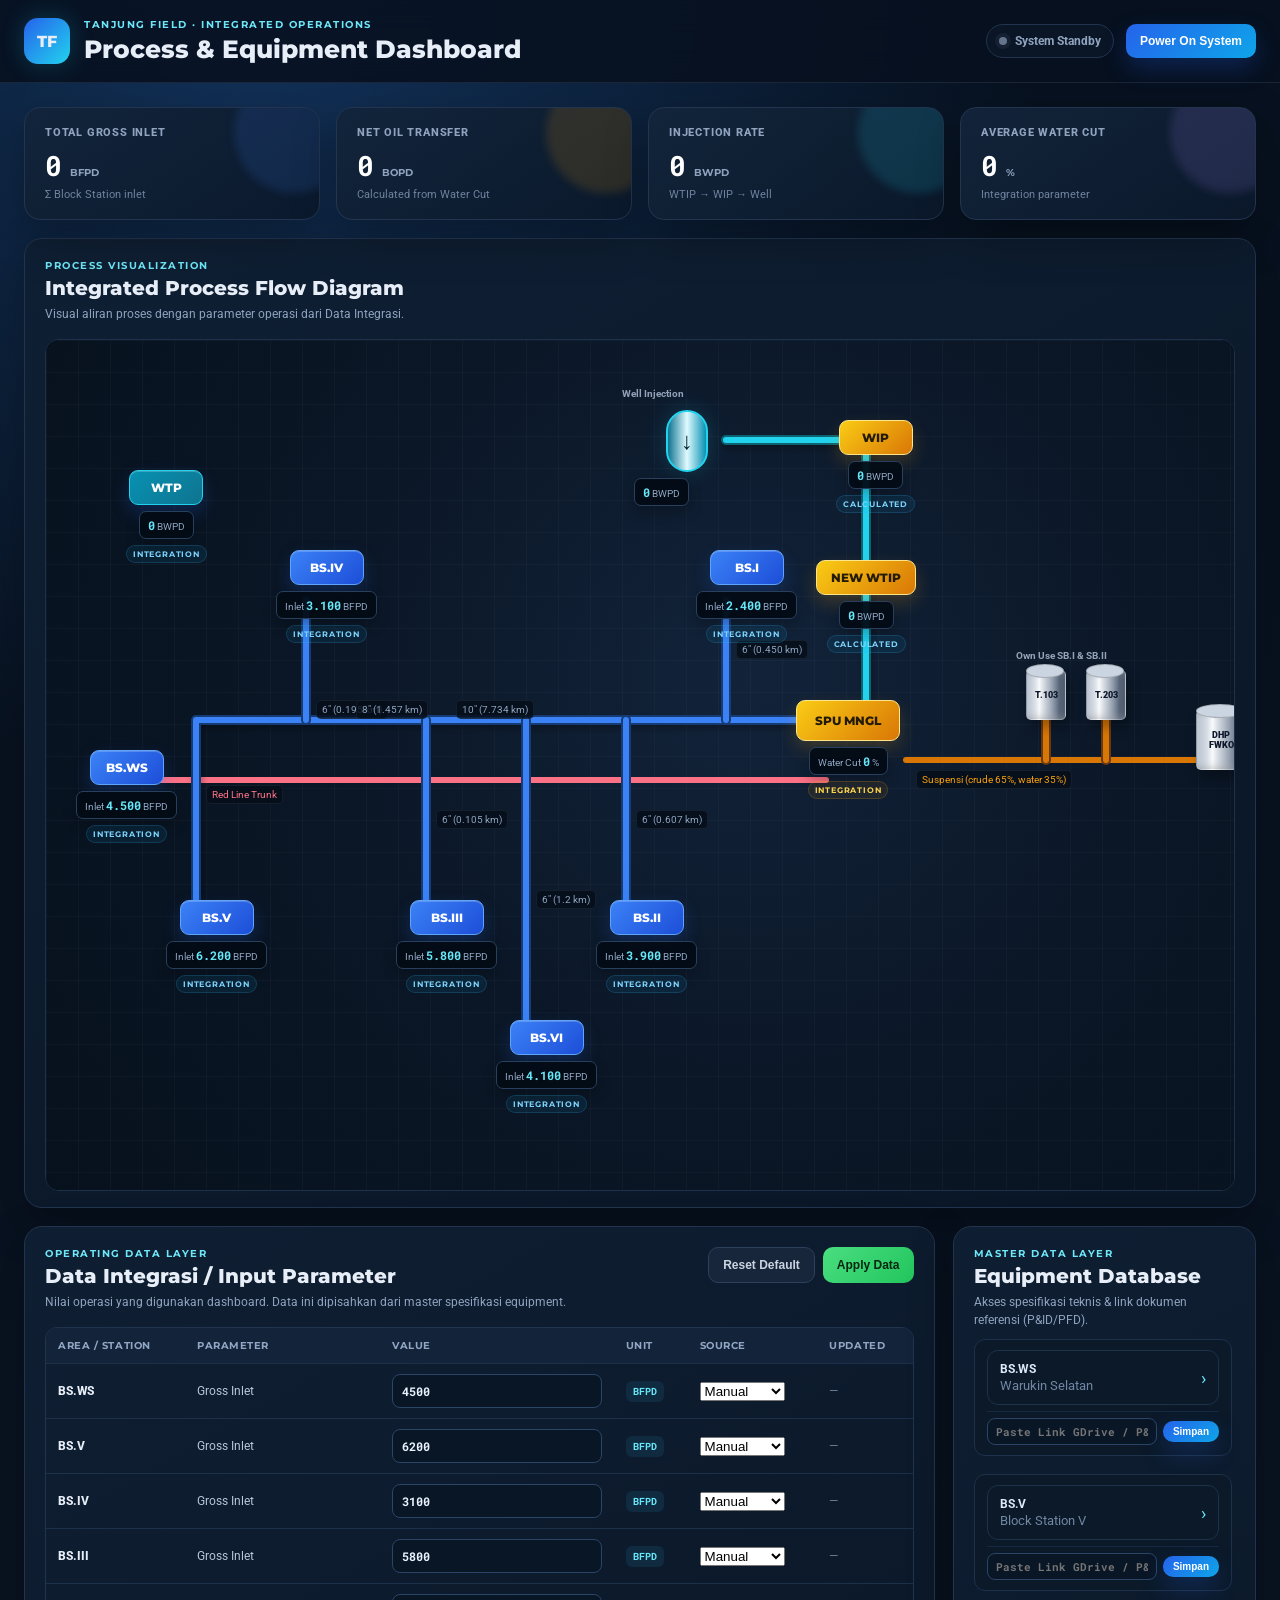
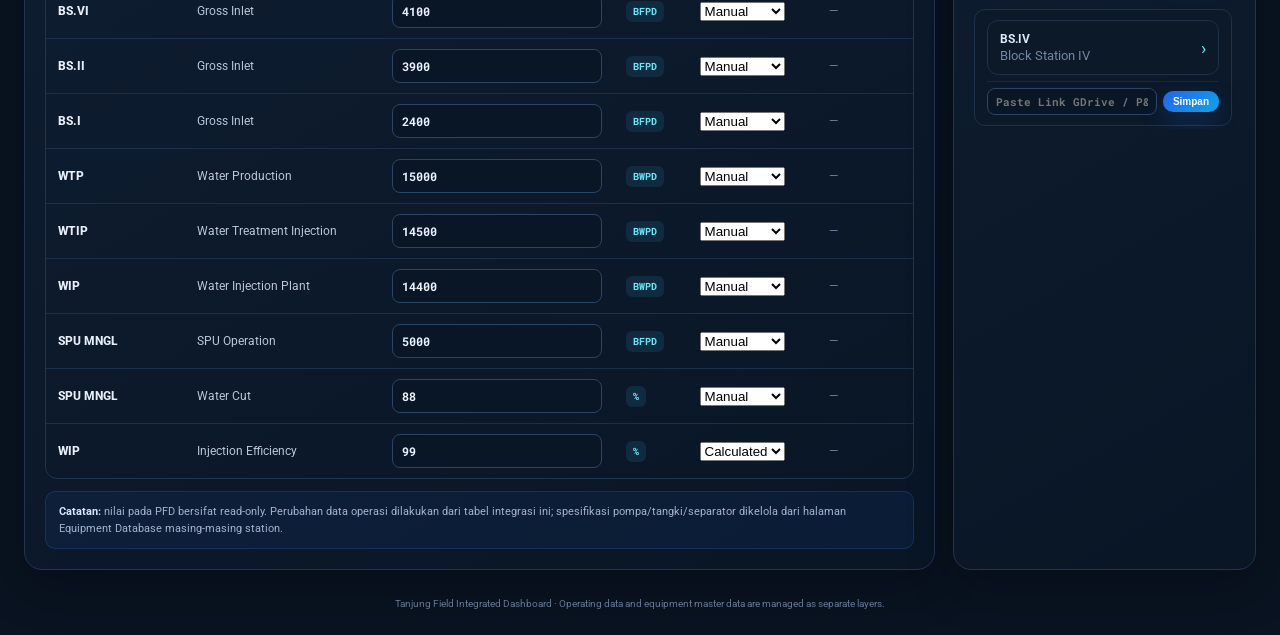
==== commit 69993b29: "Add files via upload" ====
--- a/index.html
+++ b/index.html
@@ -46,7 +46,7 @@
       </article>
     </section>
 
-    <!-- PFD DI PINDAH KE ATAS -->
+    <!-- PFD DI ATAS -->
     <section class="panel pfd-section">
       <div class="panel-heading pfd-heading">
         <div>
@@ -102,7 +102,7 @@
       </div>
     </section>
 
-    <!-- DATA INTEGRASI & EQUIPMENT DATABASE DI BAWAH -->
+    <!-- DATA INTEGRASI & EQUIPMENT DATABASE -->
     <section class="workspace-grid">
       <article class="panel integration-panel">
         <div class="panel-heading">
@@ -140,7 +140,7 @@
           <div>
             <div class="eyebrow">MASTER DATA LAYER</div>
             <h2>Equipment Database</h2>
-            <p>Akses spesifikasi teknis per area.</p>
+            <p>Akses spesifikasi teknis &amp; link dokumen referensi (P&amp;ID/PFD).</p>
           </div>
         </div>
         <div id="equipmentLinks" class="equipment-link-list"></div>
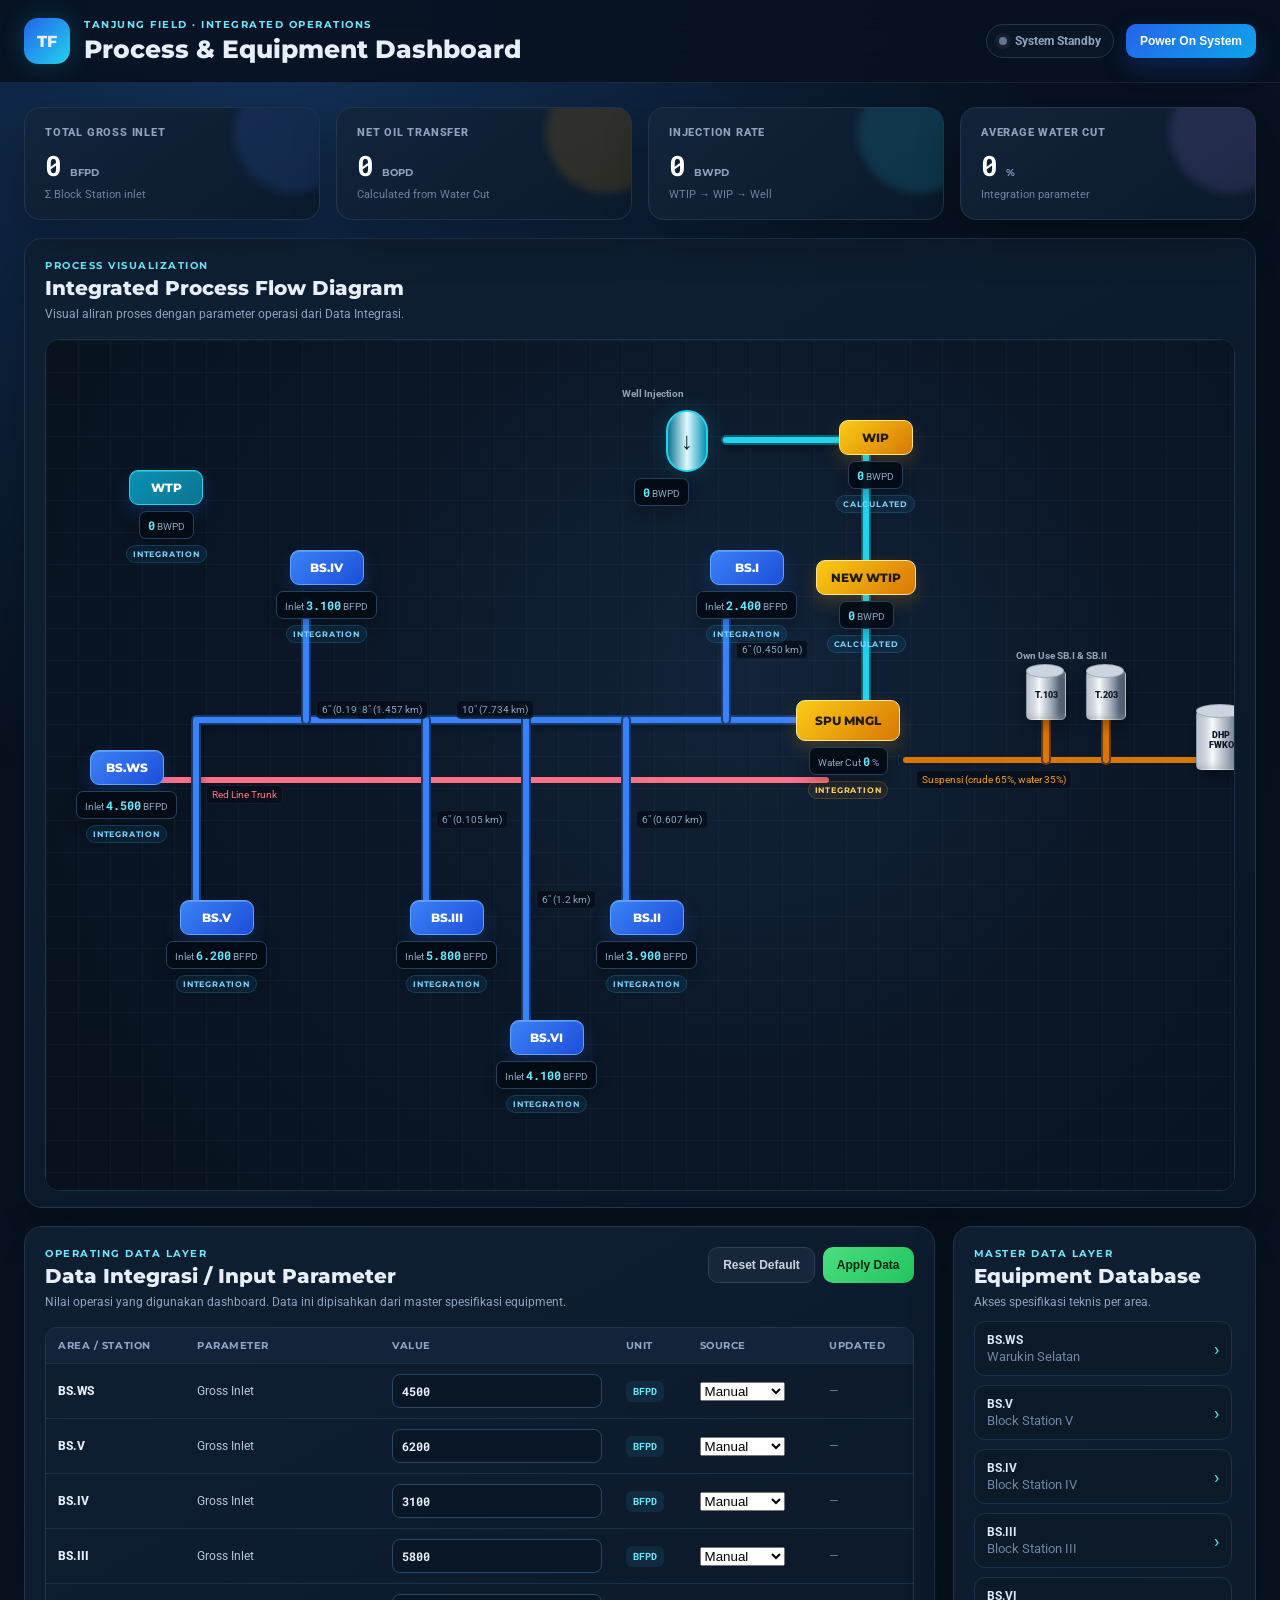
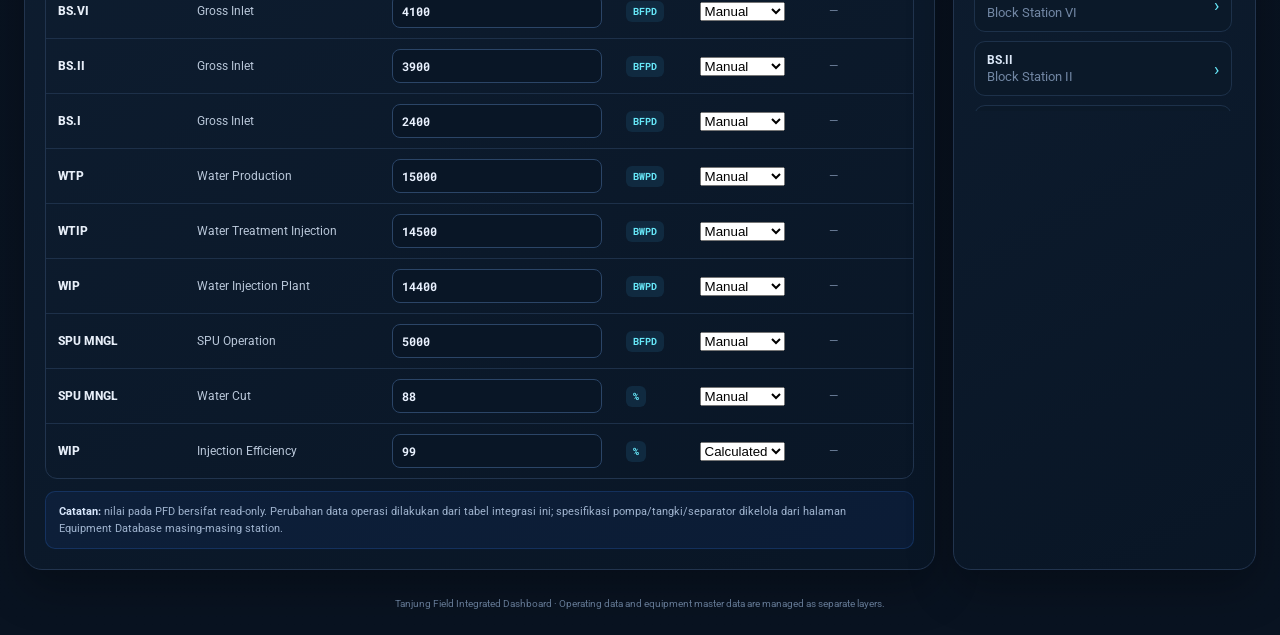
==== commit 03983ffb: "Add files via upload" ====
--- a/index.html
+++ b/index.html
@@ -140,7 +140,7 @@
           <div>
             <div class="eyebrow">MASTER DATA LAYER</div>
             <h2>Equipment Database</h2>
-            <p>Akses spesifikasi teknis &amp; link dokumen referensi (P&amp;ID/PFD).</p>
+            <p>Akses spesifikasi teknis per area.</p>
           </div>
         </div>
         <div id="equipmentLinks" class="equipment-link-list"></div>
